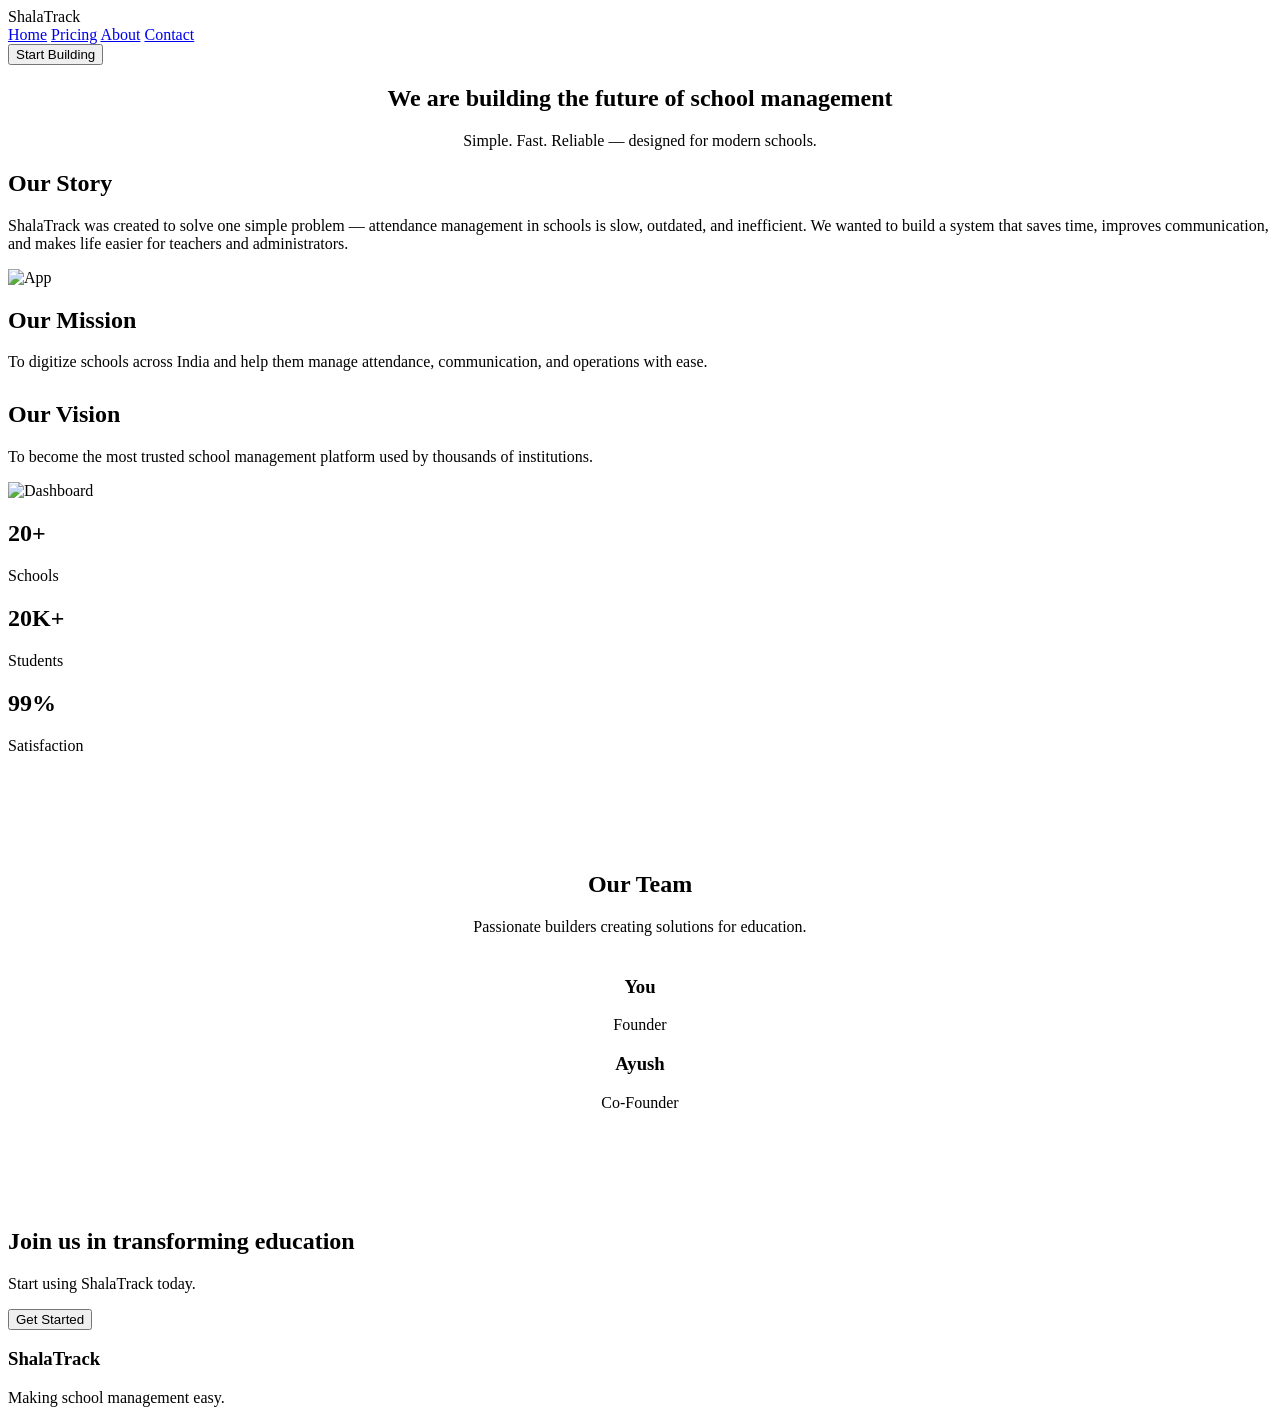
==== about.html @ 2158edc7 "Add files via upload" ====
<!DOCTYPE html>
<html lang="en">
<head>
  <meta charset="UTF-8">
  <title>About - ShalaTrack</title>
  <meta name="viewport" content="width=device-width, initial-scale=1.0">

  <link href="https://fonts.googleapis.com/css2?family=Poppins:wght@300;500;700&display=swap" rel="stylesheet">
  
</head>
<body>

<!-- NAVBAR -->
<header class="navbar">
  <div class="logo">ShalaTrack</div>
  <nav>
    <a href="index.html">Home</a>
    <a href="pricing.html">Pricing</a>
    <a href="about.html">About</a>
    <a href="contact.html">Contact</a>
  </nav>
  <button class="btn">Start Building</button>
</header>

<!-- HERO -->
<section class="hero" style="flex-direction:column; text-align:center;">
  <h1>We are building the future of school management</h1>
  <p>Simple. Fast. Reliable — designed for modern schools.</p>
</section>

<!-- STORY SECTION -->
<section class="split">
  <div class="split-text">
    <h2>Our Story</h2>
    <p>
      ShalaTrack was created to solve one simple problem — attendance management in schools is slow,
      outdated, and inefficient.  
      We wanted to build a system that saves time, improves communication, and makes life easier
      for teachers and administrators.
    </p>
  </div>

  <div class="split-img">
    <img src="images/app.png" alt="App">
  </div>
</section>

<!-- MISSION + VISION -->
<section class="split reverse">
  <div class="split-text">
    <h2>Our Mission</h2>
    <p>
      To digitize schools across India and help them manage attendance, communication,
      and operations with ease.
    </p>

    <h2 style="margin-top:30px;">Our Vision</h2>
    <p>
      To become the most trusted school management platform used by thousands of institutions.
    </p>
  </div>

  <div class="split-img">
    <img src="images/dashboard.png" alt="Dashboard">
  </div>
</section>

<!-- STATS -->
<section class="stats">
  <div>
    <h1>20+</h1>
    <p>Schools</p>
  </div>

  <div>
    <h1>20K+</h1>
    <p>Students</p>
  </div>

  <div>
    <h1>99%</h1>
    <p>Satisfaction</p>
  </div>
</section>

<!-- TEAM -->
<section class="team" style="text-align:center; padding:80px 60px;">
  <h1>Our Team</h1>
  <p>Passionate builders creating solutions for education.</p>

  <div class="test-grid" style="margin-top:40px;">
    <div class="test-card">
      <h3>You</h3>
      <p>Founder</p>
    </div>

    <div class="test-card">
      <h3>Ayush</h3>
      <p>Co-Founder</p>
    </div>
  </div>
</section>

<!-- CTA -->
<section class="cta">
  <div>
    <h1>Join us in transforming education</h1>
    <p>Start using ShalaTrack today.</p>
    <button class="btn">Get Started</button>
  </div>
</section>

<!-- FOOTER -->
<footer>
  <h3>ShalaTrack</h3>
  <p>Making school management easy.</p>
</footer>

</body>
</html>
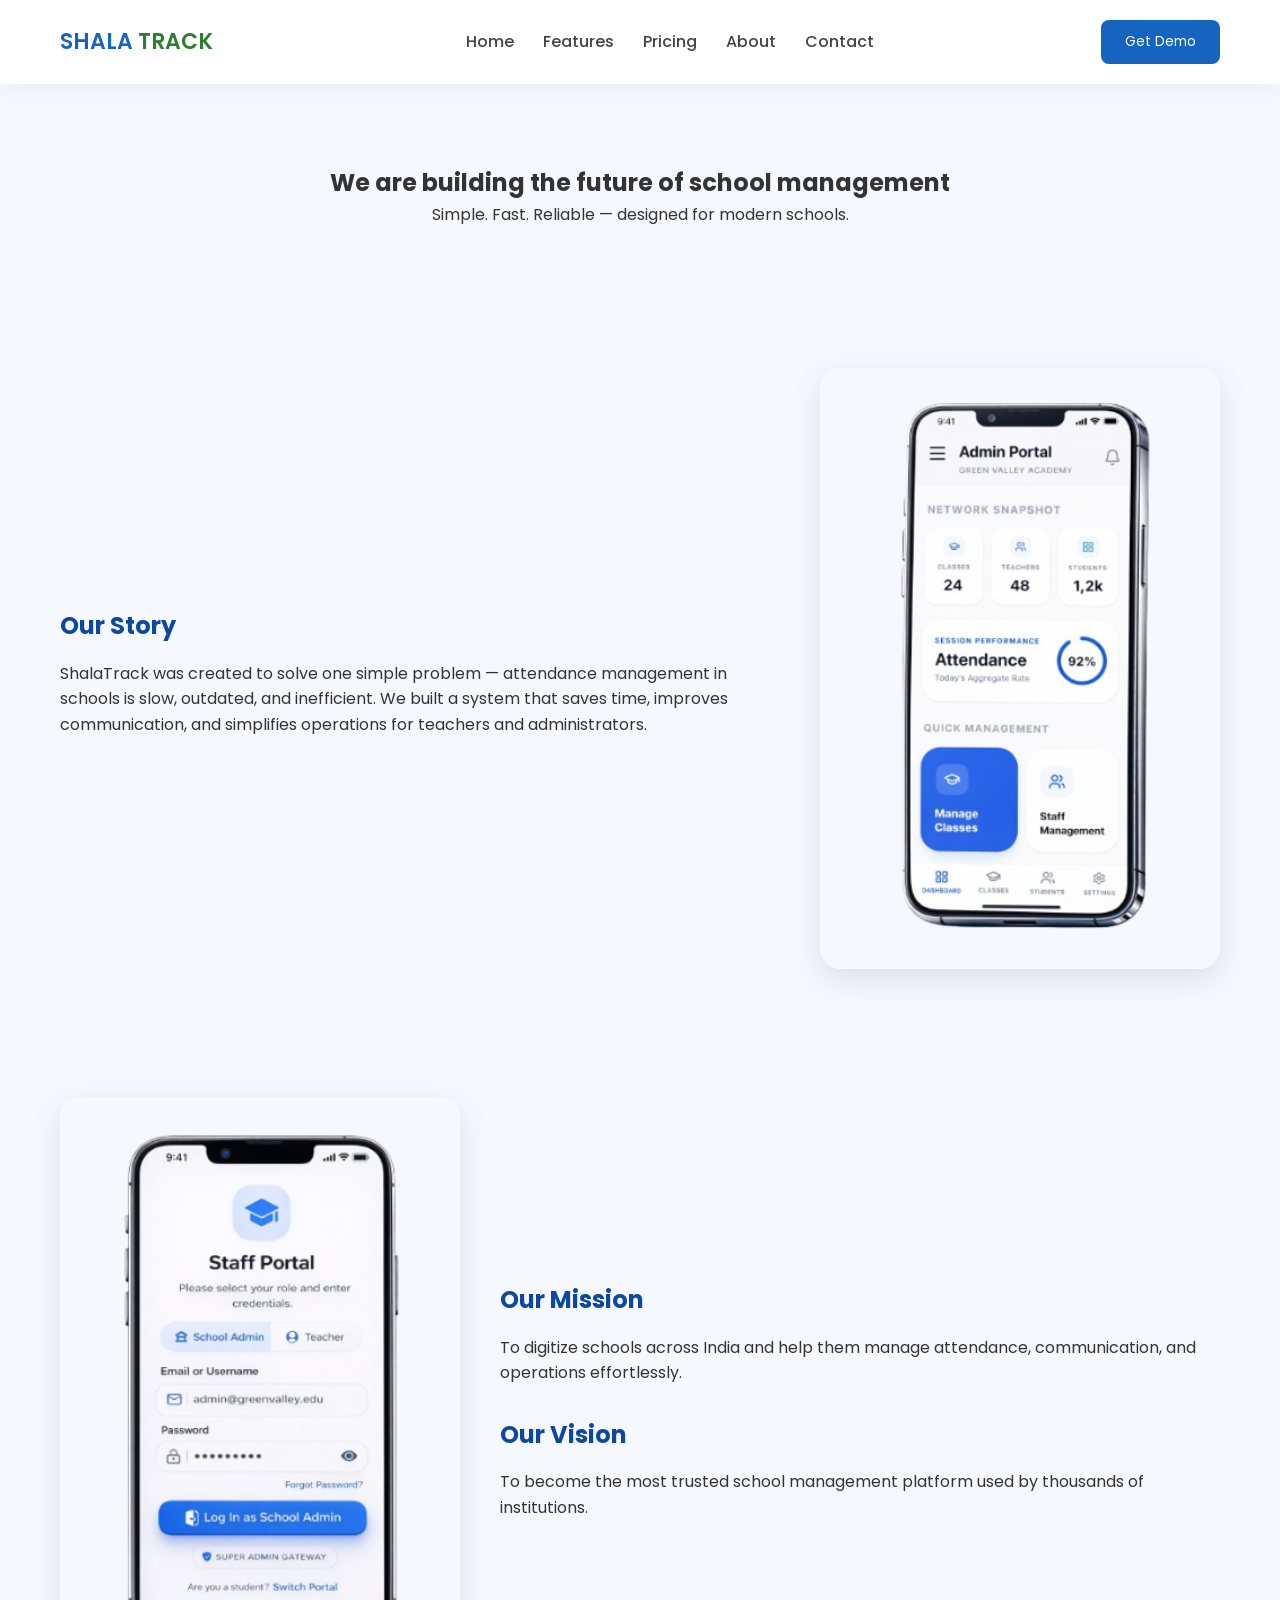
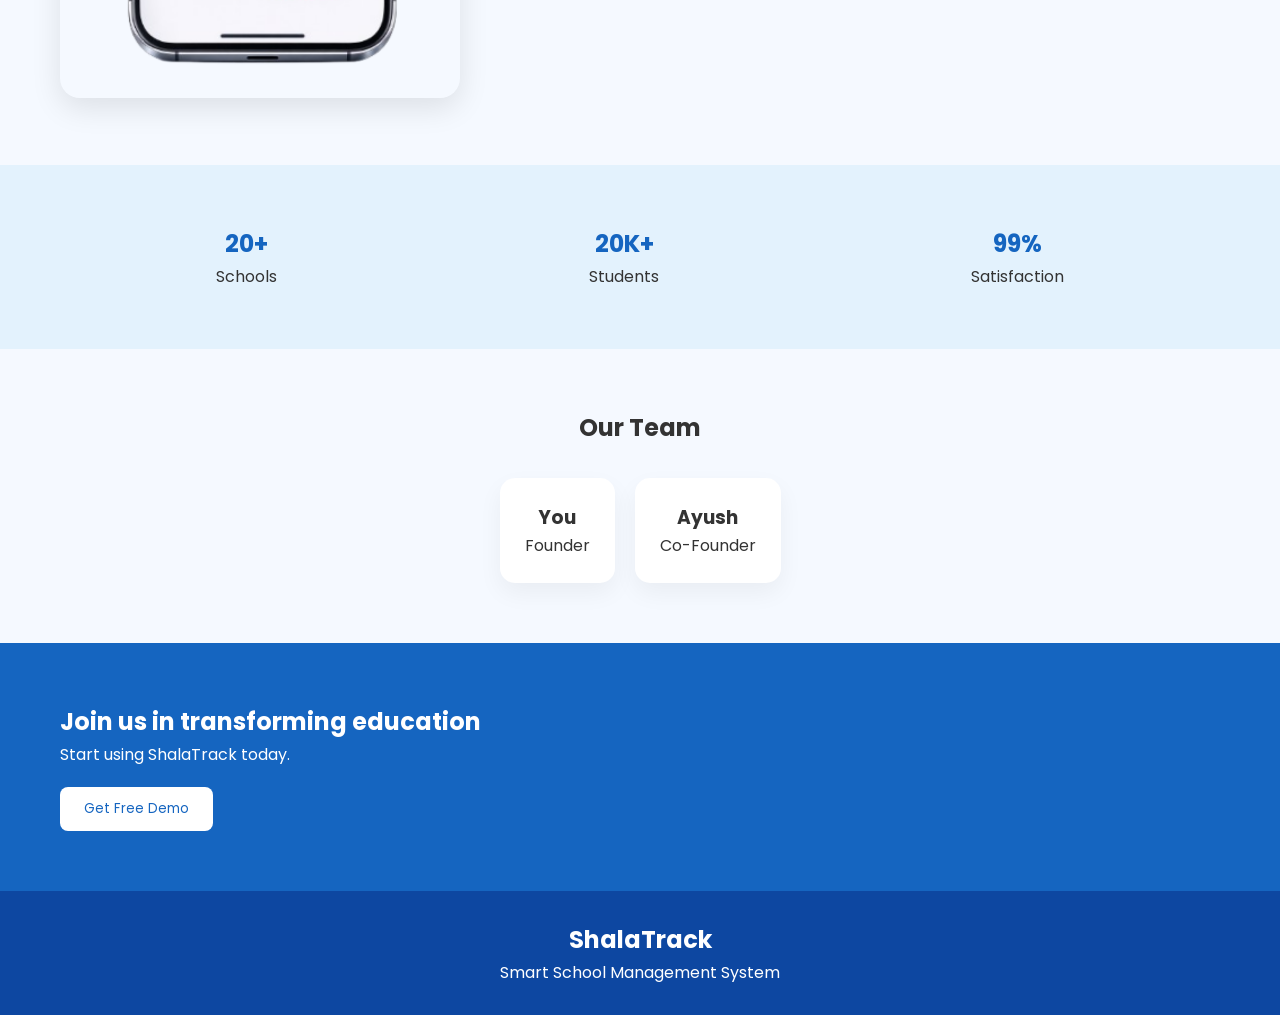
==== commit 3c5f38a0: "Update about.html" ====
--- a/about.html
+++ b/about.html
@@ -5,43 +5,52 @@
   <title>About - ShalaTrack</title>
   <meta name="viewport" content="width=device-width, initial-scale=1.0">
 
-  <link href="https://fonts.googleapis.com/css2?family=Poppins:wght@300;500;700&display=swap" rel="stylesheet">
-  
+  <!-- SAME CSS -->
+  <link rel="stylesheet" href="styles.css">
+
+  <!-- FONT -->
+  <link href="https://fonts.googleapis.com/css2?family=Poppins:wght@300;400;600&display=swap" rel="stylesheet">
 </head>
+
 <body>
 
 <!-- NAVBAR -->
 <header class="navbar">
-  <div class="logo">ShalaTrack</div>
+  <div class="logo">
+    <span class="logo-blue">SHALA</span>
+    <span class="logo-green">TRACK</span>
+  </div>
+
   <nav>
     <a href="index.html">Home</a>
+    <a href="#">Features</a>
     <a href="pricing.html">Pricing</a>
     <a href="about.html">About</a>
     <a href="contact.html">Contact</a>
   </nav>
-  <button class="btn">Start Building</button>
+
+  <button class="btn">Get Demo</button>
 </header>
 
 <!-- HERO -->
-<section class="hero" style="flex-direction:column; text-align:center;">
+<section class="hero" style="flex-direction: column; text-align: center;">
   <h1>We are building the future of school management</h1>
   <p>Simple. Fast. Reliable — designed for modern schools.</p>
 </section>
 
-<!-- STORY SECTION -->
+<!-- STORY -->
 <section class="split">
   <div class="split-text">
     <h2>Our Story</h2>
     <p>
       ShalaTrack was created to solve one simple problem — attendance management in schools is slow,
-      outdated, and inefficient.  
-      We wanted to build a system that saves time, improves communication, and makes life easier
-      for teachers and administrators.
+      outdated, and inefficient. We built a system that saves time, improves communication,
+      and simplifies operations for teachers and administrators.
     </p>
   </div>
 
   <div class="split-img">
-    <img src="images/app.png" alt="App">
+    <img src="adminport.png" alt="App Preview">
   </div>
 </section>
 
@@ -50,18 +59,18 @@
   <div class="split-text">
     <h2>Our Mission</h2>
     <p>
-      To digitize schools across India and help them manage attendance, communication,
-      and operations with ease.
+      To digitize schools across India and help them manage attendance,
+      communication, and operations effortlessly.
     </p>
 
-    <h2 style="margin-top:30px;">Our Vision</h2>
+    <h2 style="margin-top: 30px;">Our Vision</h2>
     <p>
       To become the most trusted school management platform used by thousands of institutions.
     </p>
   </div>
 
   <div class="split-img">
-    <img src="images/dashboard.png" alt="Dashboard">
+    <img src="staffmockup.png" alt="Dashboard">
   </div>
 </section>
 
@@ -84,11 +93,10 @@
 </section>
 
 <!-- TEAM -->
-<section class="team" style="text-align:center; padding:80px 60px;">
-  <h1>Our Team</h1>
-  <p>Passionate builders creating solutions for education.</p>
+<section class="testimonial">
+  <h2>Our Team</h2>
 
-  <div class="test-grid" style="margin-top:40px;">
+  <div class="test-grid">
     <div class="test-card">
       <h3>You</h3>
       <p>Founder</p>
@@ -103,18 +111,18 @@
 
 <!-- CTA -->
 <section class="cta">
-  <div>
+  <div class="cta-text">
     <h1>Join us in transforming education</h1>
     <p>Start using ShalaTrack today.</p>
-    <button class="btn">Get Started</button>
+    <button class="btn">Get Free Demo</button>
   </div>
 </section>
 
 <!-- FOOTER -->
 <footer>
-  <h3>ShalaTrack</h3>
-  <p>Making school management easy.</p>
+  <h2>ShalaTrack</h2>
+  <p>Smart School Management System</p>
 </footer>
 
 </body>
-</html>+</html>
--- a/styles.css
+++ b/styles.css
@@ -0,0 +1,269 @@
+/* RESET */
+* {
+  margin: 0;
+  padding: 0;
+  box-sizing: border-box;
+  font-family: 'Poppins', sans-serif;
+}
+
+body {
+  background: #f5f9ff;
+  color: #333;
+  line-height: 1.6;
+}
+
+/* NAVBAR */
+.navbar {
+  display: flex;
+  justify-content: space-between;
+  align-items: center;
+  padding: 20px 60px;
+  background: white;
+  box-shadow: 0 5px 20px rgba(0,0,0,0.05);
+  position: sticky;
+  top: 0;
+  z-index: 100;
+}
+
+.logo {
+  font-size: 22px;
+  font-weight: 600;
+}
+
+.logo-blue {
+  color: #1565c0;
+}
+
+.logo-green {
+  color: #2e7d32;
+}
+
+.navbar nav a {
+  margin-left: 25px;
+  text-decoration: none;
+  color: #444;
+  font-weight: 500;
+  transition: 0.3s;
+}
+
+.navbar nav a:hover {
+  color: #1565c0;
+}
+
+/* BUTTON */
+.btn {
+  padding: 12px 24px;
+  border: none;
+  border-radius: 8px;
+  background: #1565c0;
+  color: white;
+  cursor: pointer;
+  transition: 0.3s;
+}
+
+.btn:hover {
+  background: #0d47a1;
+  transform: translateY(-2px);
+}
+
+.btn.secondary {
+  background: #e3f2fd;
+  color: #1565c0;
+}
+
+/* HERO */
+.hero {
+  display: flex;
+  justify-content: space-between;
+  align-items: center;
+  padding: 80px 60px;
+  animation: fadeUp 1s ease;
+}
+
+.hero-left h1 {
+  font-size: 42px;
+  color: #0d47a1;
+  margin-bottom: 20px;
+}
+
+.hero-left p {
+  margin-bottom: 25px;
+  color: #555;
+}
+
+.hero-buttons {
+  display: flex;
+  gap: 15px;
+}
+
+.hero-right img {
+  width: 450px;
+  animation: float 3s ease-in-out infinite;
+}
+
+/* SPLIT SECTIONS */
+.split {
+  display: flex;
+  align-items: center;
+  justify-content: space-between;
+  padding: 60px;
+  gap: 40px;
+}
+
+.split.reverse {
+  flex-direction: row-reverse;
+}
+
+.split-img img {
+  width: 400px;
+  border-radius: 20px;
+  box-shadow: 0 10px 30px rgba(0,0,0,0.1);
+}
+
+.split-text h2 {
+  color: #0d47a1;
+  margin-bottom: 15px;
+}
+
+/* TESTIMONIAL */
+.testimonial {
+  padding: 60px;
+  text-align: center;
+}
+
+.test-grid {
+  display: flex;
+  gap: 20px;
+  justify-content: center;
+  margin-top: 30px;
+}
+
+.test-card {
+  background: white;
+  padding: 25px;
+  border-radius: 15px;
+  box-shadow: 0 10px 25px rgba(0,0,0,0.05);
+  max-width: 300px;
+}
+
+/* STATS */
+.stats {
+  display: flex;
+  justify-content: space-around;
+  padding: 60px;
+  background: #e3f2fd;
+  text-align: center;
+}
+
+.stats h1 {
+  color: #1565c0;
+}
+
+/* CTA */
+.cta {
+  display: flex;
+  align-items: center;
+  justify-content: space-between;
+  padding: 60px;
+  background: #1565c0;
+  color: white;
+}
+
+.cta img {
+  width: 300px;
+}
+
+.cta .btn {
+  margin-top: 20px;
+  background: white;
+  color: #1565c0;
+}
+
+/* FOOTER */
+footer {
+  background: #0d47a1;
+  color: white;
+  text-align: center;
+  padding: 30px;
+}
+
+/* ANIMATIONS */
+@keyframes fadeUp {
+  from {
+    opacity: 0;
+    transform: translateY(40px);
+  }
+  to {
+    opacity: 1;
+    transform: translateY(0);
+  }
+}
+
+@keyframes float {
+  0% { transform: translateY(0); }
+  50% { transform: translateY(-10px); }
+  100% { transform: translateY(0); }
+}
+
+/* RESPONSIVE */
+
+/* TABLET */
+@media (max-width: 1024px) {
+  .hero, .split, .cta {
+    flex-direction: column;
+    text-align: center;
+  }
+
+  .hero-right img,
+  .split-img img,
+  .cta img {
+    width: 80%;
+  }
+
+  .stats {
+    flex-direction: column;
+    gap: 20px;
+  }
+}
+
+/* MOBILE */
+@media (max-width: 768px) {
+
+  .navbar {
+    padding: 15px 20px;
+  }
+
+  .navbar nav {
+    display: none;
+  }
+
+  .hero {
+    padding: 40px 20px;
+  }
+
+  .hero-left h1 {
+    font-size: 28px;
+  }
+
+  .split {
+    padding: 40px 20px;
+  }
+
+  .testimonial {
+    padding: 40px 20px;
+  }
+
+  .test-grid {
+    flex-direction: column;
+    align-items: center;
+  }
+
+  .stats {
+    padding: 40px 20px;
+  }
+
+  .cta {
+    padding: 40px 20px;
+  }
+
+}
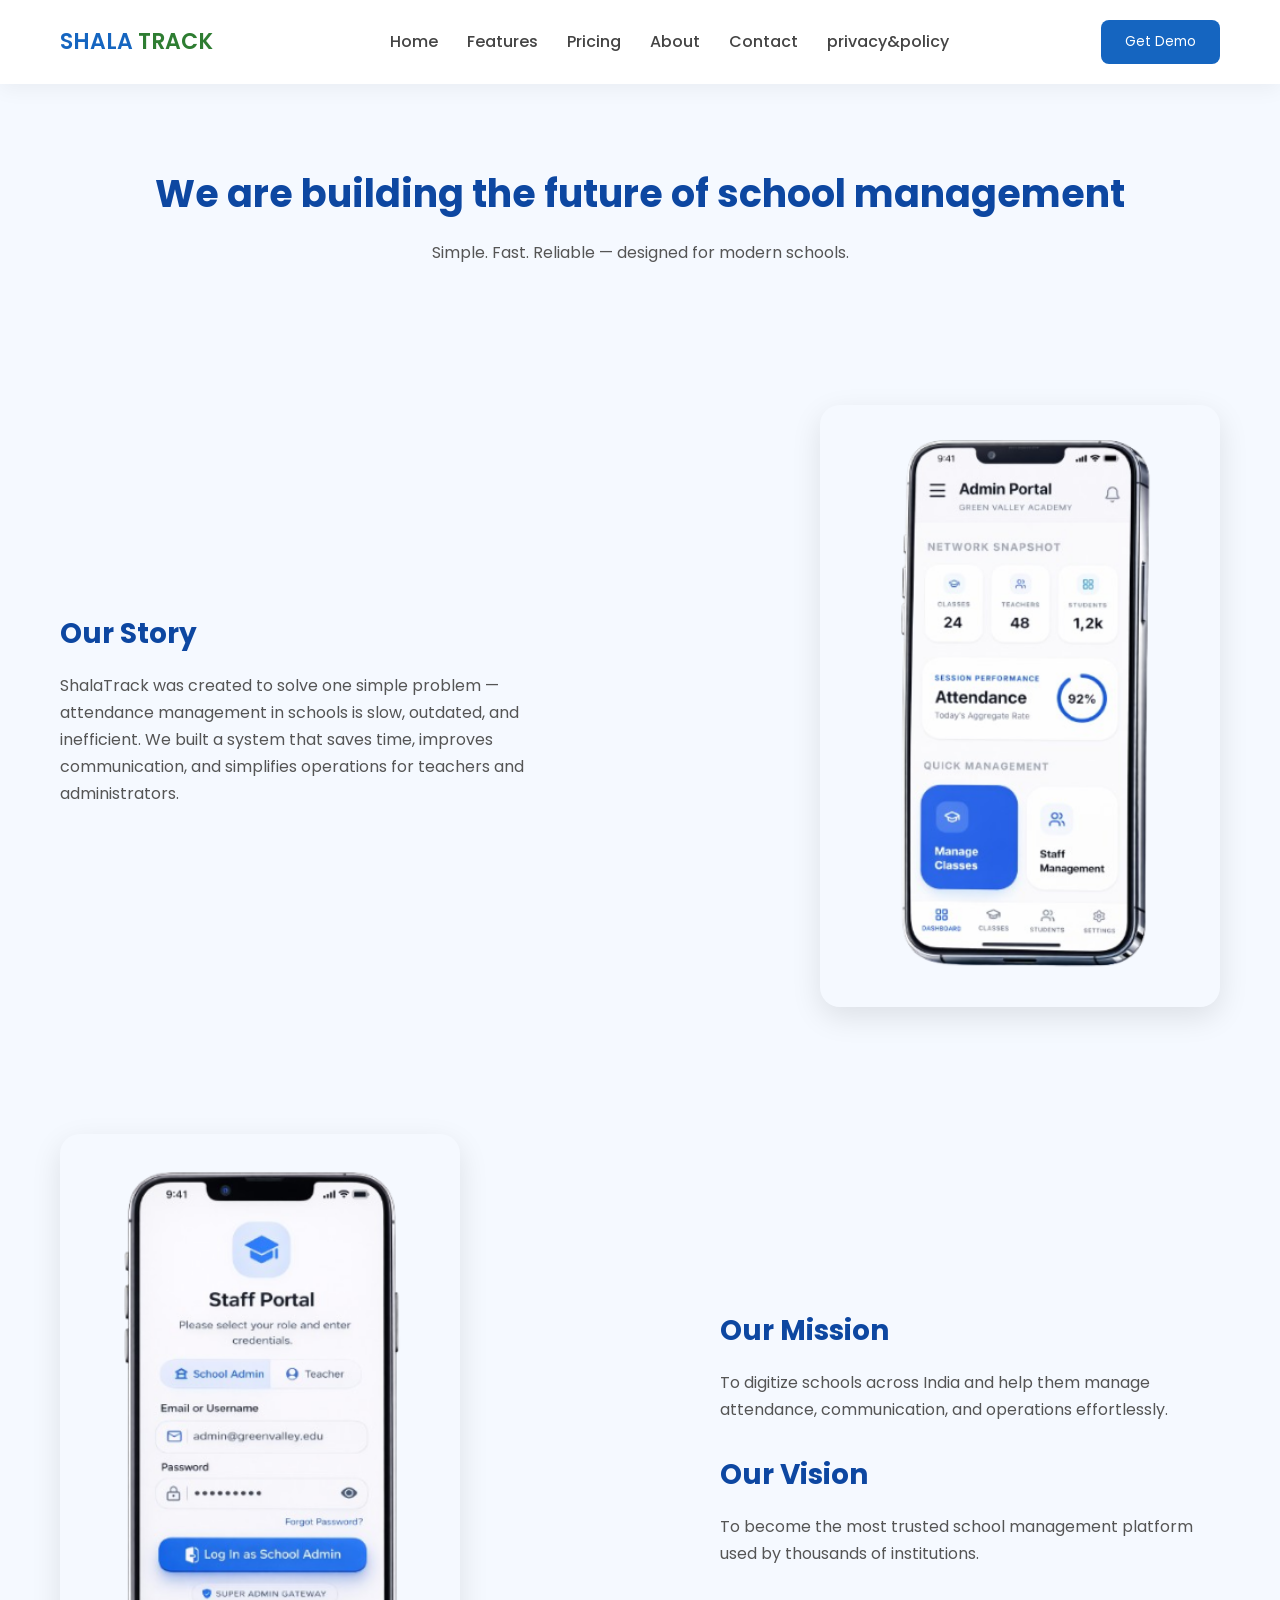
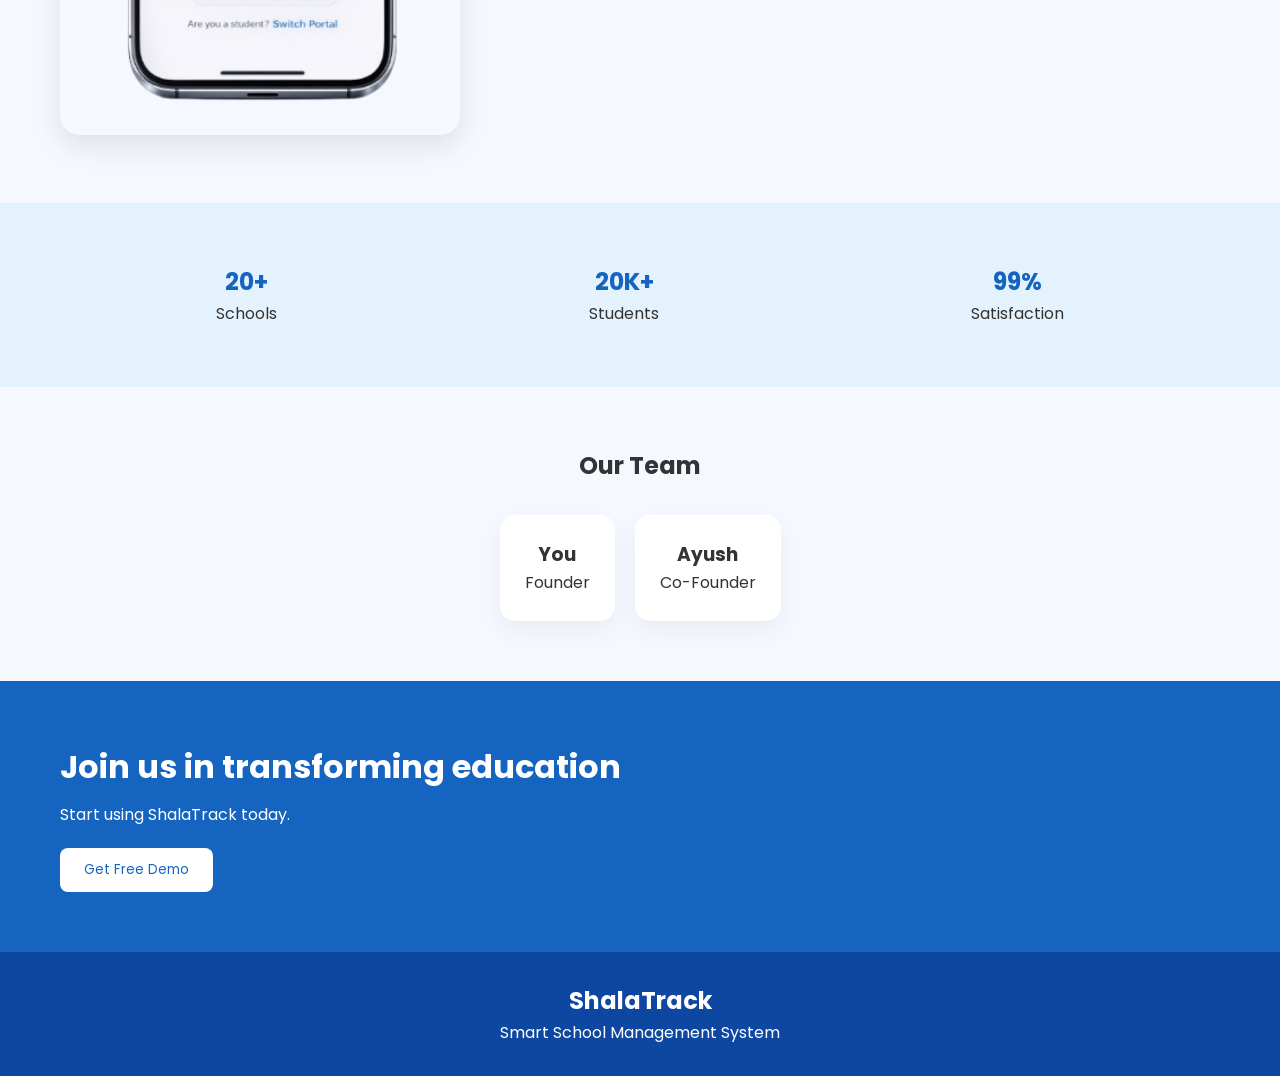
==== commit 40aab2b7: "Update about.html" ====
--- a/about.html
+++ b/about.html
@@ -23,10 +23,11 @@
 
   <nav>
     <a href="index.html">Home</a>
-    <a href="#">Features</a>
+    <a href="features.html">Features</a>
     <a href="pricing.html">Pricing</a>
     <a href="about.html">About</a>
     <a href="contact.html">Contact</a>
+     <a href="privacy-policy.html">privacy&policy</a>
   </nav>
 
   <button class="btn">Get Demo</button>
--- a/styles.css
+++ b/styles.css
@@ -267,3 +267,315 @@
   }
 
 }
+/* ABOUT HERO (centered) */
+.hero {
+  text-align: center;
+}
+
+.hero h1 {
+  font-size: 38px;
+  color: #0d47a1;
+  margin-bottom: 15px;
+}
+
+.hero p {
+  color: #555;
+  max-width: 600px;
+  margin: auto;
+}
+
+/* SPLIT TEXT IMPROVEMENT */
+.split-text {
+  max-width: 500px;
+}
+
+.split-text h2 {
+  font-size: 28px;
+  margin-bottom: 15px;
+}
+
+.split-text p {
+  color: #555;
+  line-height: 1.7;
+}
+
+/* TEAM SECTION */
+.team {
+  text-align: center;
+  padding: 80px 60px;
+}
+
+.team h1 {
+  font-size: 32px;
+  color: #0d47a1;
+  margin-bottom: 10px;
+}
+
+.team p {
+  color: #666;
+  margin-bottom: 30px;
+}
+
+/* TEAM CARDS (reuse testimonial style but improved) */
+.test-card {
+  transition: 0.3s;
+}
+
+.test-card:hover {
+  transform: translateY(-8px);
+  box-shadow: 0 15px 40px rgba(0,0,0,0.1);
+}
+
+/* CTA TEXT FIX */
+.cta-text h1 {
+  font-size: 32px;
+}
+
+.cta-text p {
+  margin-top: 10px;
+}
+
+/* IMAGE RESPONSIVE FIX */
+.split-img img {
+  max-width: 100%;
+}
+
+/* MOBILE IMPROVEMENTS */
+@media (max-width: 768px) {
+
+  .hero h1 {
+    font-size: 26px;
+  }
+
+  .split-text h2 {
+    font-size: 22px;
+  }
+
+  .team {
+    padding: 40px 20px;
+  }
+
+}
+/* FEATURES SECTION */
+.features-section {
+  padding: 60px;
+}
+
+/* GRID */
+.features-grid {
+  display: grid;
+  grid-template-columns: repeat(3, 1fr);
+  gap: 25px;
+}
+
+/* CARD */
+.feature-card {
+  background: white;
+  padding: 25px;
+  border-radius: 15px;
+  box-shadow: 0 10px 25px rgba(0,0,0,0.05);
+  transition: 0.3s;
+}
+
+.feature-card h3 {
+  color: #1565c0;
+  margin-bottom: 10px;
+}
+
+.feature-card p {
+  color: #555;
+  font-size: 14px;
+}
+
+/* HOVER EFFECT */
+.feature-card:hover {
+  transform: translateY(-8px);
+  box-shadow: 0 15px 40px rgba(0,0,0,0.1);
+}
+
+/* RESPONSIVE */
+@media (max-width: 1024px) {
+  .features-grid {
+    grid-template-columns: repeat(2, 1fr);
+  }
+}
+
+@media (max-width: 768px) {
+  .features-grid {
+    grid-template-columns: 1fr;
+  }
+
+  .features-section {
+    padding: 40px 20px;
+  }
+}
+/* CONTACT SECTION */
+.contact-section {
+  padding: 60px;
+}
+
+/* BOX */
+.contact-box {
+  display: flex;
+  gap: 40px;
+  background: white;
+  padding: 40px;
+  border-radius: 20px;
+  box-shadow: 0 10px 30px rgba(0,0,0,0.05);
+}
+
+/* LEFT SIDE */
+.contact-info {
+  flex: 1;
+}
+
+.contact-info h2 {
+  color: #0d47a1;
+  margin-bottom: 15px;
+}
+
+.contact-info p {
+  margin-bottom: 10px;
+  color: #555;
+}
+
+/* RIGHT SIDE */
+.contact-form-box {
+  flex: 1;
+}
+
+/* FORM */
+.contact-form-box form {
+  display: flex;
+  flex-direction: column;
+}
+
+.contact-form-box input,
+.contact-form-box textarea {
+  padding: 12px;
+  margin-bottom: 15px;
+  border-radius: 8px;
+  border: 1px solid #ddd;
+  font-size: 14px;
+}
+
+.contact-form-box textarea {
+  height: 120px;
+  resize: none;
+}
+
+/* SUCCESS */
+.success-icon {
+  font-size: 40px;
+  margin-bottom: 10px;
+}
+
+/* RESPONSIVE */
+@media (max-width: 768px) {
+  .contact-box {
+    flex-direction: column;
+    padding: 20px;
+  }
+
+  .contact-section {
+    padding: 40px 20px;
+  }
+}
+/* PRICING */
+.pricing {
+  display: flex;
+  justify-content: center;
+  gap: 30px;
+  padding: 60px;
+  flex-wrap: wrap;
+}
+
+.pricing-card {
+  background: white;
+  padding: 30px;
+  border-radius: 20px;
+  width: 280px;
+  text-align: center;
+  box-shadow: 0 10px 30px rgba(0,0,0,0.05);
+  transition: 0.3s;
+}
+
+.pricing-card h2 {
+  color: #0d47a1;
+  margin-bottom: 10px;
+}
+
+.pricing-card h1 {
+  font-size: 36px;
+  color: #1565c0;
+}
+
+.pricing-card p {
+  color: #666;
+  margin-bottom: 20px;
+}
+
+.pricing-card ul {
+  list-style: none;
+  margin-bottom: 20px;
+}
+
+.pricing-card ul li {
+  margin-bottom: 10px;
+  color: #555;
+}
+
+/* HIGHLIGHT PLAN */
+.pricing-card.highlight {
+  transform: scale(1.05);
+  border: 2px solid #1565c0;
+}
+
+/* HOVER */
+.pricing-card:hover {
+  transform: translateY(-8px);
+  box-shadow: 0 15px 40px rgba(0,0,0,0.1);
+}
+
+/* RESPONSIVE */
+@media (max-width: 768px) {
+  .pricing {
+    padding: 40px 20px;
+  }
+}
+/* HAMBURGER */
+.menu-toggle {
+  display: none;
+  font-size: 26px;
+  cursor: pointer;
+}
+
+/* MOBILE NAV */
+@media (max-width: 768px) {
+
+  .menu-toggle {
+    display: block;
+  }
+
+  #nav-links {
+    position: absolute;
+    top: 70px;
+    left: 0;
+    width: 100%;
+    background: white;
+    display: none;
+    flex-direction: column;
+    text-align: center;
+    padding: 20px 0;
+    box-shadow: 0 10px 30px rgba(0,0,0,0.1);
+  }
+
+  #nav-links a {
+    display: block;
+    margin: 15px 0;
+  }
+
+  #nav-links.active {
+    display: flex;
+  }
+}
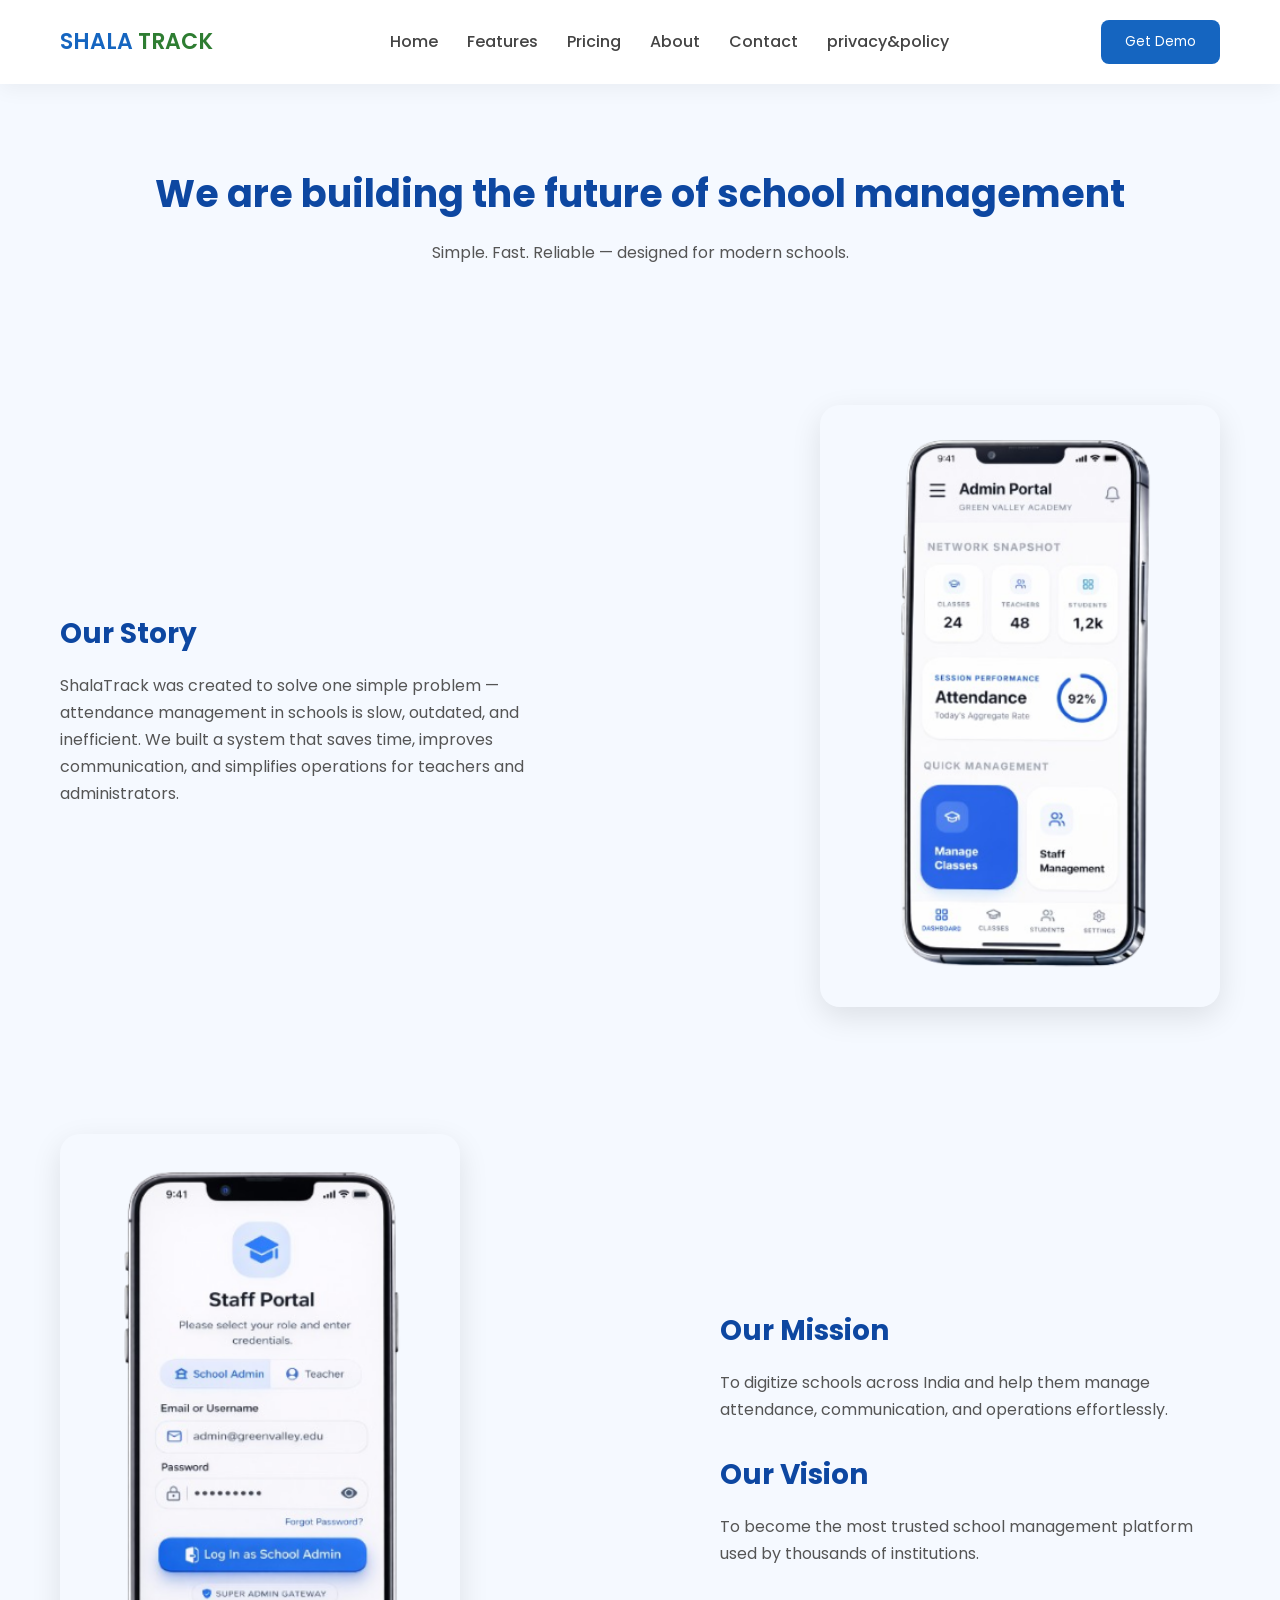
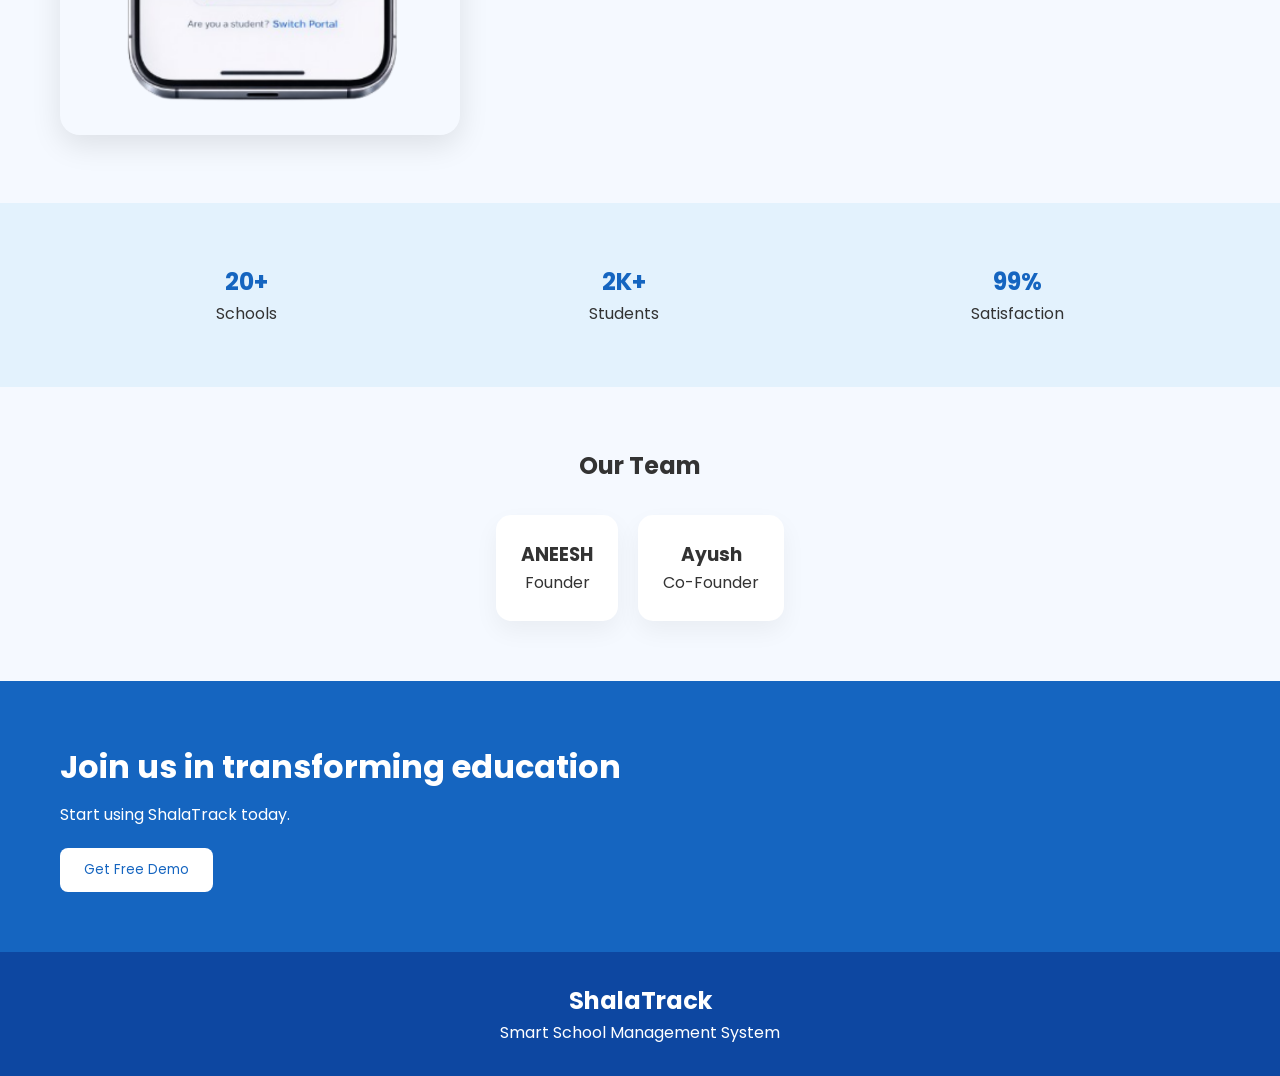
==== commit 194dab41: "Update about.html" ====
--- a/about.html
+++ b/about.html
@@ -83,7 +83,7 @@
   </div>
 
   <div>
-    <h1>20K+</h1>
+    <h1>2K+</h1>
     <p>Students</p>
   </div>
 
@@ -99,7 +99,7 @@
 
   <div class="test-grid">
     <div class="test-card">
-      <h3>You</h3>
+      <h3>ANEESH</h3>
       <p>Founder</p>
     </div>
 
--- a/styles.css
+++ b/styles.css
@@ -187,12 +187,22 @@
   padding: 30px;
 }
 
+footer a {
+  color: white;
+  text-decoration: none;
+}
+
+footer a:hover {
+  text-decoration: underline;
+}
+
 /* ANIMATIONS */
 @keyframes fadeUp {
   from {
     opacity: 0;
     transform: translateY(40px);
   }
+
   to {
     opacity: 1;
     transform: translateY(0);
@@ -200,16 +210,27 @@
 }
 
 @keyframes float {
-  0% { transform: translateY(0); }
-  50% { transform: translateY(-10px); }
-  100% { transform: translateY(0); }
+  0% {
+    transform: translateY(0);
+  }
+
+  50% {
+    transform: translateY(-10px);
+  }
+
+  100% {
+    transform: translateY(0);
+  }
 }
 
 /* RESPONSIVE */
 
 /* TABLET */
 @media (max-width: 1024px) {
-  .hero, .split, .cta {
+
+  .hero,
+  .split,
+  .cta {
     flex-direction: column;
     text-align: center;
   }
@@ -265,9 +286,9 @@
   .cta {
     padding: 40px 20px;
   }
-
-}
-/* ABOUT HERO (centered) */
+}
+
+/* ABOUT HERO */
 .hero {
   text-align: center;
 }
@@ -316,7 +337,7 @@
   margin-bottom: 30px;
 }
 
-/* TEAM CARDS (reuse testimonial style but improved) */
+/* TEAM CARDS */
 .test-card {
   transition: 0.3s;
 }
@@ -356,6 +377,7 @@
   }
 
 }
+
 /* FEATURES SECTION */
 .features-section {
   padding: 60px;
@@ -395,12 +417,15 @@
 
 /* RESPONSIVE */
 @media (max-width: 1024px) {
+
   .features-grid {
     grid-template-columns: repeat(2, 1fr);
   }
+
 }
 
 @media (max-width: 768px) {
+
   .features-grid {
     grid-template-columns: 1fr;
   }
@@ -408,7 +433,9 @@
   .features-section {
     padding: 40px 20px;
   }
-}
+
+}
+
 /* CONTACT SECTION */
 .contact-section {
   padding: 60px;
@@ -472,6 +499,7 @@
 
 /* RESPONSIVE */
 @media (max-width: 768px) {
+
   .contact-box {
     flex-direction: column;
     padding: 20px;
@@ -480,7 +508,9 @@
   .contact-section {
     padding: 40px 20px;
   }
-}
+
+}
+
 /* PRICING */
 .pricing {
   display: flex;
@@ -539,10 +569,13 @@
 
 /* RESPONSIVE */
 @media (max-width: 768px) {
+
   .pricing {
     padding: 40px 20px;
   }
-}
+
+}
+
 /* HAMBURGER */
 .menu-toggle {
   display: none;
@@ -578,4 +611,154 @@
   #nav-links.active {
     display: flex;
   }
-}
+
+}
+
+
+/* =========================================================
+   TERMS & CONDITIONS PAGE
+   ========================================================= */
+
+.terms-hero {
+  background: #f5f9ff;
+  padding: 70px 20px 40px;
+  text-align: center;
+}
+
+.terms-container {
+  max-width: 900px;
+  margin: 0 auto;
+}
+
+.terms-label {
+  display: inline-block;
+  color: #1565c0;
+  font-size: 13px;
+  font-weight: 600;
+  letter-spacing: 2px;
+  margin-bottom: 12px;
+}
+
+.terms-hero h1 {
+  color: #0d47a1;
+  font-size: 40px;
+  margin-bottom: 15px;
+}
+
+.terms-hero p {
+  color: #555;
+  max-width: 700px;
+  margin: 0 auto 8px;
+}
+
+.terms-hero .updated {
+  color: #777;
+  font-size: 13px;
+}
+
+
+/* TERMS CONTENT */
+
+.terms-content {
+  max-width: 950px;
+  margin: 0 auto;
+  padding: 50px 30px 80px;
+}
+
+.terms-content section {
+  background: white;
+  padding: 30px;
+  margin-bottom: 22px;
+  border-radius: 15px;
+  box-shadow: 0 8px 25px rgba(0,0,0,0.05);
+}
+
+.terms-content h2 {
+  color: #0d47a1;
+  font-size: 22px;
+  margin-bottom: 12px;
+}
+
+.terms-content p {
+  color: #555;
+  font-size: 15px;
+  line-height: 1.8;
+  margin-bottom: 12px;
+}
+
+.terms-content ul {
+  margin: 10px 0 15px 25px;
+  color: #555;
+}
+
+.terms-content li {
+  margin-bottom: 8px;
+  line-height: 1.7;
+}
+
+.terms-content a {
+  color: #1565c0;
+  font-weight: 600;
+  text-decoration: none;
+}
+
+.terms-content a:hover {
+  text-decoration: underline;
+}
+
+
+/* TERMS FOOTER */
+
+.footer-links {
+  display: flex;
+  justify-content: center;
+  gap: 25px;
+  flex-wrap: wrap;
+  margin: 15px 0;
+}
+
+.footer-links a {
+  color: white;
+  text-decoration: none;
+}
+
+.footer-links a:hover {
+  text-decoration: underline;
+}
+
+
+/* TERMS MOBILE */
+
+@media (max-width: 768px) {
+
+  .terms-hero {
+    padding: 50px 20px 30px;
+  }
+
+  .terms-hero h1 {
+    font-size: 30px;
+  }
+
+  .terms-content {
+    padding: 30px 15px 50px;
+  }
+
+  .terms-content section {
+    padding: 22px;
+  }
+
+  .terms-content h2 {
+    font-size: 19px;
+  }
+
+  .terms-content p,
+  .terms-content li {
+    font-size: 14px;
+  }
+
+  .footer-links {
+    flex-direction: column;
+    gap: 10px;
+  }
+
+}
